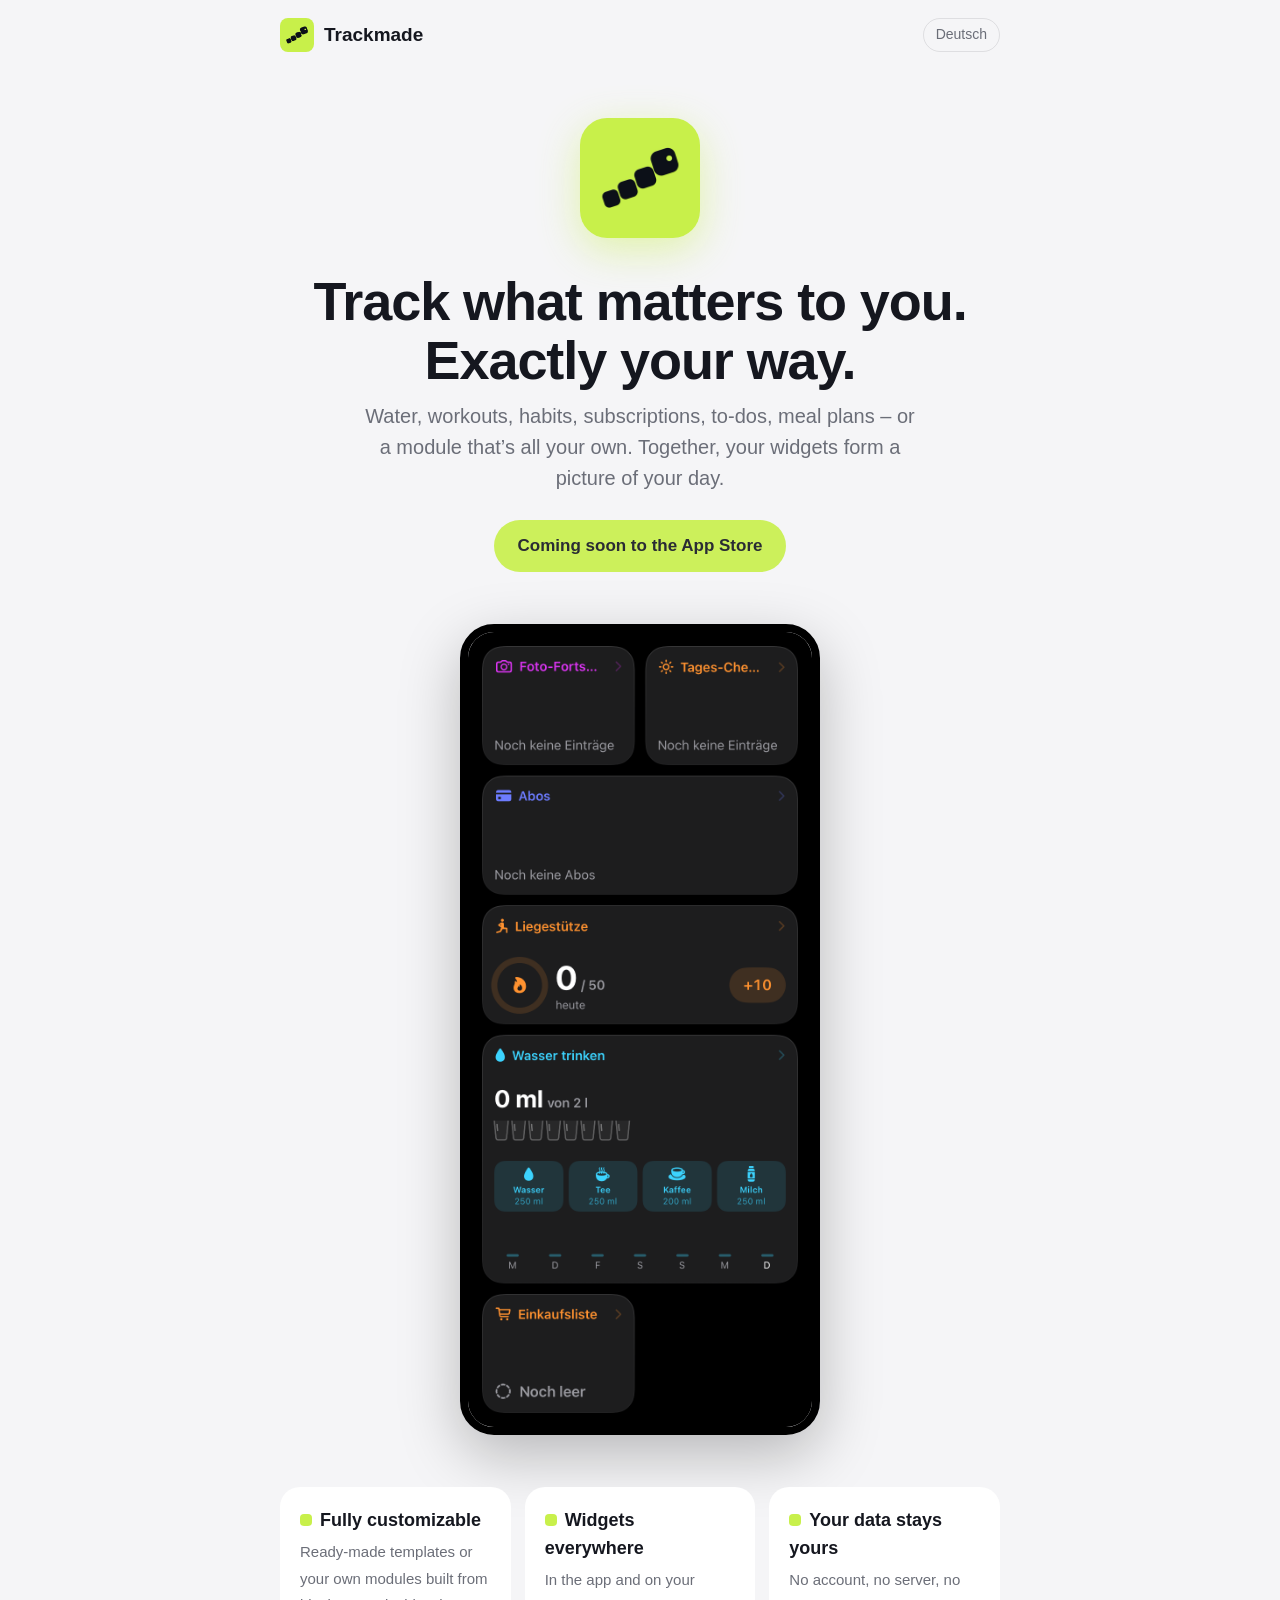
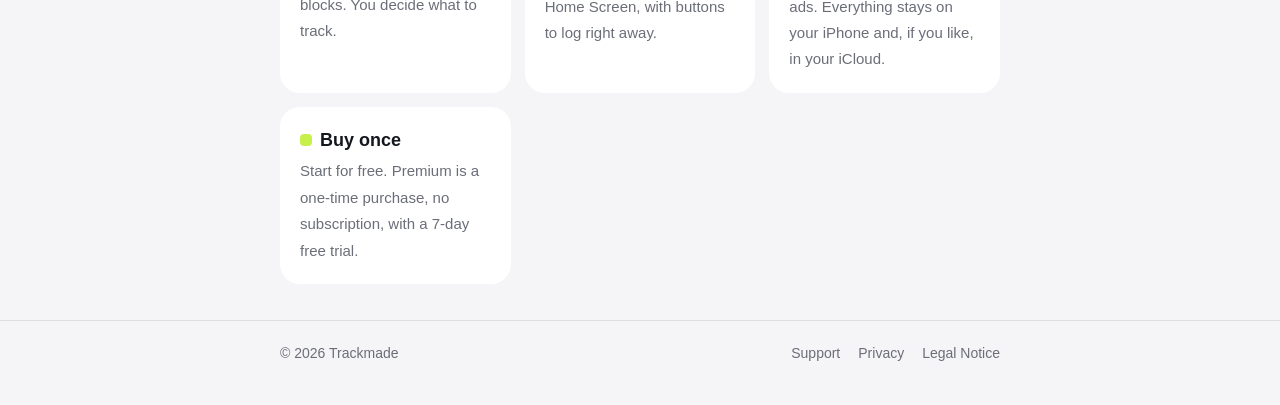
==== en/index.html @ c3628f33 "Website trackmade.de: Start, Datenschutz, Impressum, Support (DE/EN) Co-Authored-By: Claude Opus 5.5" ====
<!doctype html>
<html lang="en">
<head>
<meta charset="utf-8">
<meta name="viewport" content="width=device-width, initial-scale=1">
<title>Trackmade – your own tracking app</title>
<meta name="description" content="Trackmade – your own tracking app for iPhone.">
<link rel="stylesheet" href="../style.css">
<link rel="icon" href="../img/icon.png">
<link rel="apple-touch-icon" href="../img/apple-touch-icon.png">
</head>
<body>
<header><div class="wrap">
  <a class="brand" href="../en/"><img src="../img/icon.png" alt=""> Trackmade</a>
  <a class="lang" href="../">Deutsch</a>
</div></header>
<main class="wrap">
<section class="hero">
  <img class="icon" src="../img/icon.png" alt="Trackmade icon">
  <h1>Track what matters to you.<br>Exactly your way.</h1>
  <p>Water, workouts, habits, subscriptions, to-dos, meal plans – or a module that’s all your own. Together, your widgets form a picture of your day.</p>
  <span class="badge soon">Coming soon to the App Store</span>
</section>
<section class="screen"><img src="../img/screen-home.png" alt="Trackmade home screen with widgets"></section>
<section class="features">
  <div class="feature"><b><span class="dot"></span>Fully customizable</b><span>Ready-made templates or your own modules built from blocks. You decide what to track.</span></div>
  <div class="feature"><b><span class="dot"></span>Widgets everywhere</b><span>In the app and on your Home Screen, with buttons to log right away.</span></div>
  <div class="feature"><b><span class="dot"></span>Your data stays yours</b><span>No account, no server, no ads. Everything stays on your iPhone and, if you like, in your iCloud.</span></div>
  <div class="feature"><b><span class="dot"></span>Buy once</b><span>Start for free. Premium is a one-time purchase, no subscription, with a 7-day free trial.</span></div>
</section>
</main>
<footer><div class="wrap">
  <span>© 2026 Trackmade</span>
  <nav>
    <a href="support.html">Support</a>
    <a href="privacy.html">Privacy</a>
    <a href="imprint.html">Legal Notice</a>
  </nav>
</div></footer>
</body>
</html>
---- style.css ----
/* Trackmade – Website (17.11.2026). Schlicht wie die App: Limette, Tinte, Systemschrift. */
:root {
  --lime: #C8F04B;
  --ink: #15171F;
  --bg: #F5F5F7;
  --card: #FFFFFF;
  --text: #15171F;
  --muted: #6B6E78;
  --line: rgba(21, 23, 31, 0.10);
}
@media (prefers-color-scheme: dark) {
  :root {
    --bg: #0B0C10;
    --card: #17191F;
    --text: #F2F3F5;
    --muted: #9A9DA6;
    --line: rgba(255, 255, 255, 0.10);
  }
}
* { box-sizing: border-box; }
html { -webkit-text-size-adjust: 100%; }
body {
  margin: 0;
  background: var(--bg);
  color: var(--text);
  font: 17px/1.55 -apple-system, BlinkMacSystemFont, "SF Pro Text", "Helvetica Neue", Arial, sans-serif;
}
a { color: inherit; }
.wrap { max-width: 760px; margin: 0 auto; padding: 0 20px; }

/* Kopf */
header { padding: 18px 0; }
header .wrap { display: flex; align-items: center; justify-content: space-between; gap: 12px; }
.brand { display: flex; align-items: center; gap: 10px; text-decoration: none; font-weight: 700; font-size: 19px; }
.brand img { width: 34px; height: 34px; border-radius: 8px; }
.lang { font-size: 14px; color: var(--muted); text-decoration: none; border: 1px solid var(--line); padding: 5px 12px; border-radius: 999px; }

/* Startseite */
.hero { text-align: center; padding: 48px 0 24px; }
.hero img.icon { width: 120px; height: 120px; border-radius: 27px; box-shadow: 0 12px 40px rgba(200, 240, 75, 0.45); }
.hero h1 { font-size: clamp(34px, 7vw, 54px); line-height: 1.08; margin: 26px 0 12px; letter-spacing: -0.02em; }
.hero p { font-size: 20px; color: var(--muted); margin: 0 auto; max-width: 560px; }
.badge {
  display: inline-block; margin-top: 26px; padding: 13px 24px; border-radius: 999px;
  background: var(--lime); color: var(--ink); font-weight: 700; text-decoration: none;
}
.badge.soon { opacity: 0.9; }
.screen { text-align: center; padding: 28px 0 8px; }
.screen img { width: min(360px, 88%); border-radius: 34px; border: 8px solid #000; box-shadow: 0 20px 60px rgba(0, 0, 0, 0.25); }
.features { display: grid; grid-template-columns: repeat(auto-fit, minmax(210px, 1fr)); gap: 14px; padding: 36px 0; }
.feature { background: var(--card); border-radius: 20px; padding: 20px; }
.feature b { display: block; font-size: 18px; margin-bottom: 4px; }
.feature span { color: var(--muted); font-size: 15px; }
.dot { display: inline-block; width: 12px; height: 12px; border-radius: 4px; background: var(--lime); margin-right: 8px; }

/* Textseiten */
main.doc { padding-top: 20px; padding-bottom: 40px; }
main.doc h1 { font-size: 34px; letter-spacing: -0.01em; margin: 10px 0 6px; }
main.doc .stand { color: var(--muted); font-size: 15px; margin: 0 0 24px; }
main.doc h2 { font-size: 21px; margin: 34px 0 8px; }
main.doc p, main.doc li { color: var(--text); }
main.doc .box { background: var(--card); border-radius: 18px; padding: 18px 20px; margin: 18px 0; }
main.doc .box p { margin: 6px 0; }
main.doc ul { padding-left: 22px; }
main.doc li { margin: 4px 0; }
.faq details { background: var(--card); border-radius: 16px; padding: 14px 18px; margin: 10px 0; }
.faq summary { font-weight: 600; cursor: pointer; }
.faq details p { margin: 10px 0 2px; color: var(--muted); }

/* Fuß */
footer { border-top: 1px solid var(--line); padding: 22px 0 40px; color: var(--muted); font-size: 14px; }
footer .wrap { display: flex; flex-wrap: wrap; gap: 8px 20px; justify-content: space-between; }
footer nav { display: flex; gap: 18px; flex-wrap: wrap; }
footer a { text-decoration: none; }
footer a:hover { text-decoration: underline; }
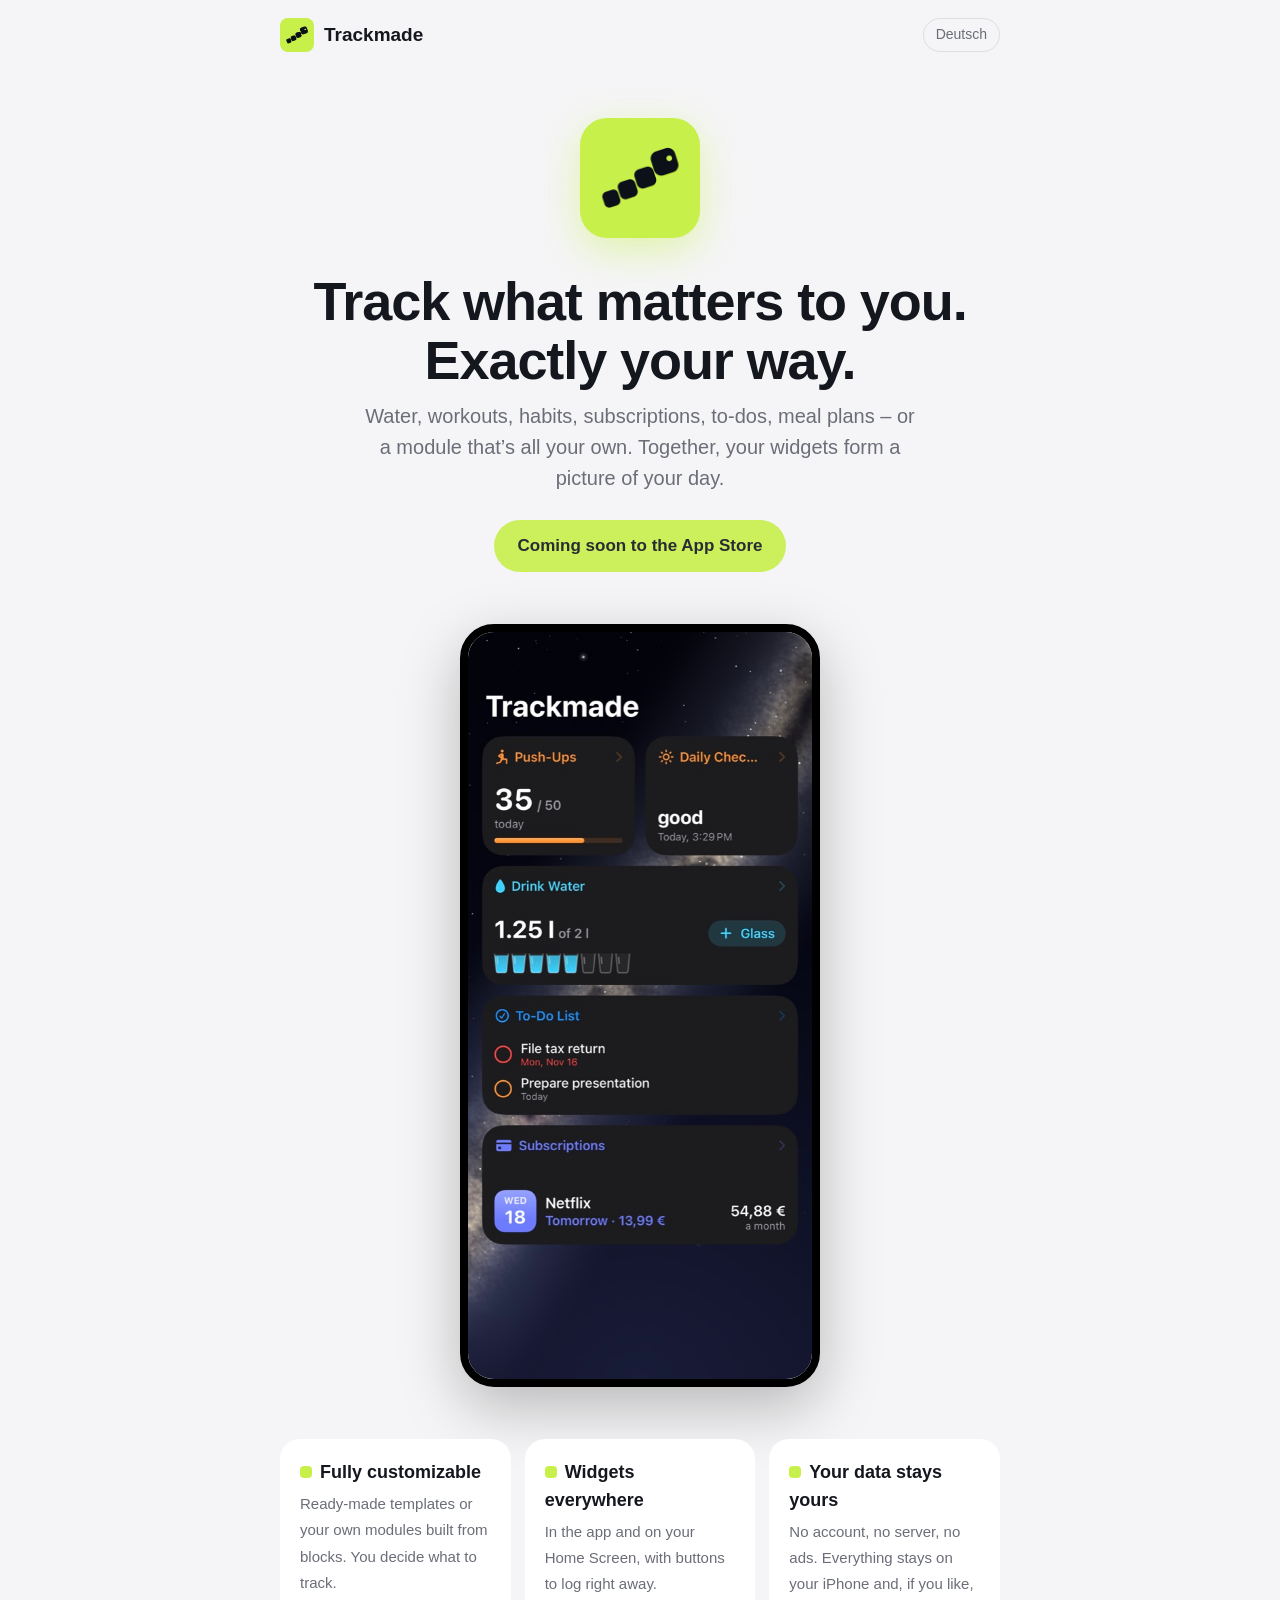
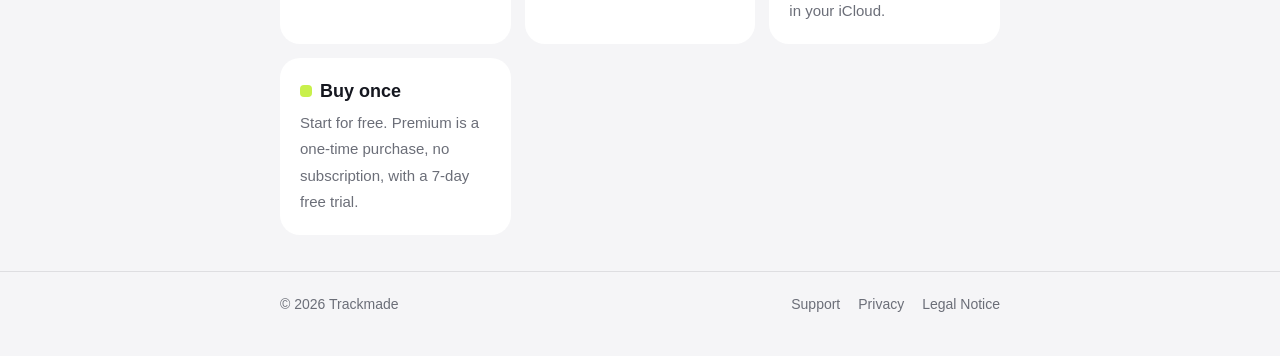
==== commit a52038cc: "Startseite: echtes Beispielbild auf der Milchstraße (DE/EN) Co-Authored-By: Claude Opus 5.5 <noreply" ====
--- a/en/index.html
+++ b/en/index.html
@@ -21,7 +21,7 @@
   <p>Water, workouts, habits, subscriptions, to-dos, meal plans – or a module that’s all your own. Together, your widgets form a picture of your day.</p>
   <span class="badge soon">Coming soon to the App Store</span>
 </section>
-<section class="screen"><img src="../img/screen-home.png" alt="Trackmade home screen with widgets"></section>
+<section class="screen"><img src="../img/screen-home-en.jpg" alt="Trackmade home screen with widgets"></section>
 <section class="features">
   <div class="feature"><b><span class="dot"></span>Fully customizable</b><span>Ready-made templates or your own modules built from blocks. You decide what to track.</span></div>
   <div class="feature"><b><span class="dot"></span>Widgets everywhere</b><span>In the app and on your Home Screen, with buttons to log right away.</span></div>
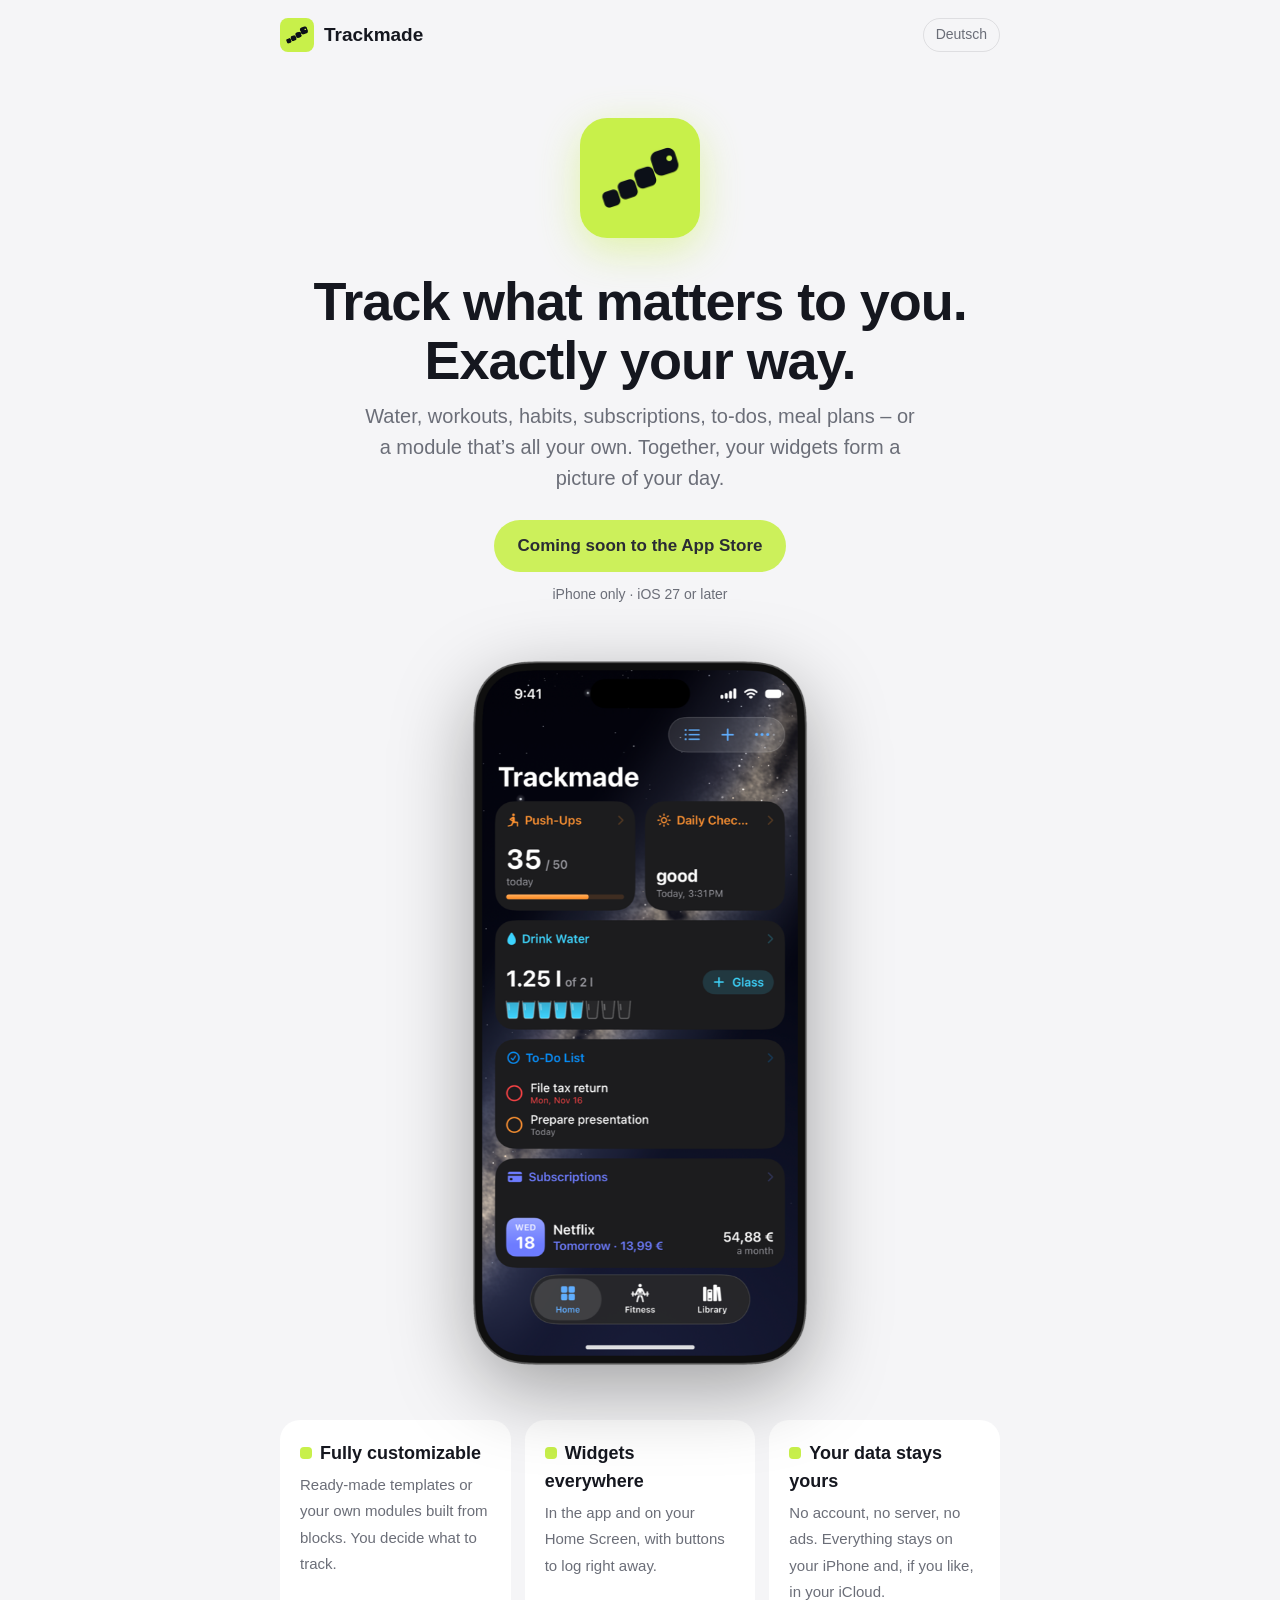
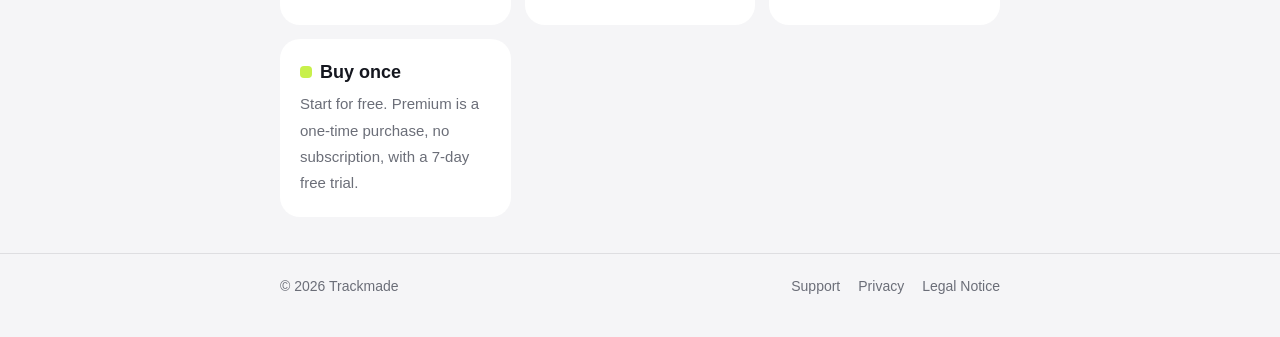
==== commit baad8085: "Startseite: iPhone-Mockup mit Statusleiste und Tab-Leiste, Hinweis „Nur für iPhone“ Co-Authored-By: " ====
--- a/en/index.html
+++ b/en/index.html
@@ -20,8 +20,9 @@
   <h1>Track what matters to you.<br>Exactly your way.</h1>
   <p>Water, workouts, habits, subscriptions, to-dos, meal plans – or a module that’s all your own. Together, your widgets form a picture of your day.</p>
   <span class="badge soon">Coming soon to the App Store</span>
+  <p class="platform"> iPhone only · iOS 27 or later</p>
 </section>
-<section class="screen"><img src="../img/screen-home-en.jpg" alt="Trackmade home screen with widgets"></section>
+<section class="screen"><img src="../img/screen-home-en.png" alt="Trackmade home screen with widgets"></section>
 <section class="features">
   <div class="feature"><b><span class="dot"></span>Fully customizable</b><span>Ready-made templates or your own modules built from blocks. You decide what to track.</span></div>
   <div class="feature"><b><span class="dot"></span>Widgets everywhere</b><span>In the app and on your Home Screen, with buttons to log right away.</span></div>
--- a/style.css
+++ b/style.css
@@ -45,8 +45,9 @@
   background: var(--lime); color: var(--ink); font-weight: 700; text-decoration: none;
 }
 .badge.soon { opacity: 0.9; }
+.hero p.platform { font-size: 14px; margin-top: 12px; color: var(--muted); }
 .screen { text-align: center; padding: 28px 0 8px; }
-.screen img { width: min(360px, 88%); border-radius: 34px; border: 8px solid #000; box-shadow: 0 20px 60px rgba(0, 0, 0, 0.25); }
+.screen img { width: min(340px, 86%); height: auto; filter: drop-shadow(0 24px 40px rgba(0, 0, 0, 0.35)); }
 .features { display: grid; grid-template-columns: repeat(auto-fit, minmax(210px, 1fr)); gap: 14px; padding: 36px 0; }
 .feature { background: var(--card); border-radius: 20px; padding: 20px; }
 .feature b { display: block; font-size: 18px; margin-bottom: 4px; }
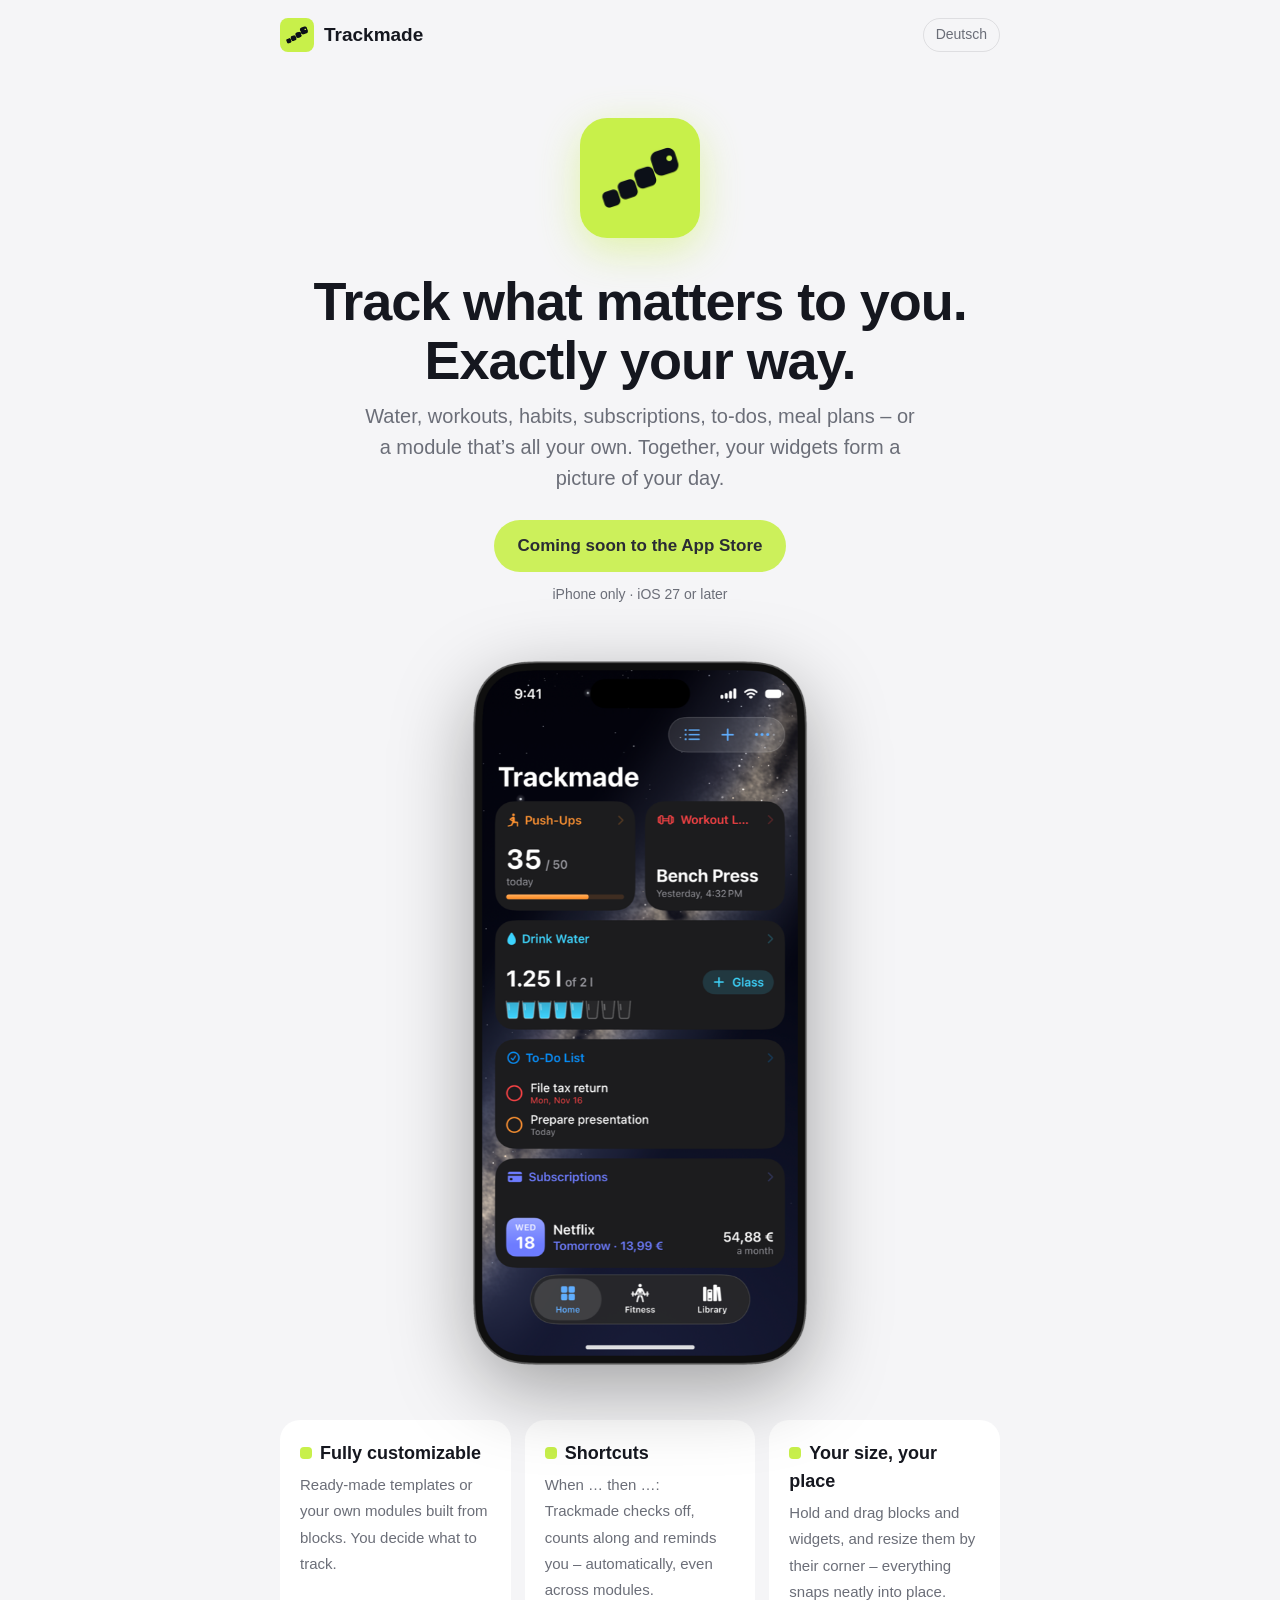
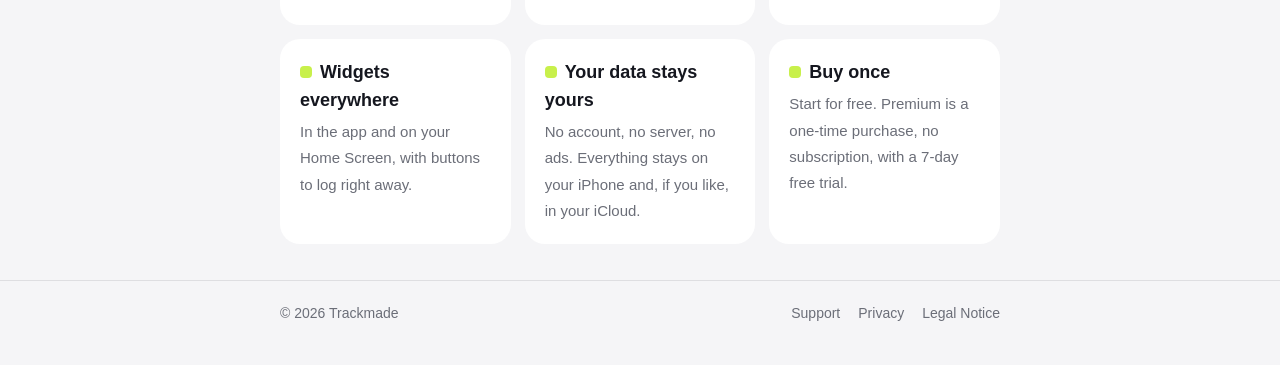
==== commit d62f2d54: "Kurzbefehle statt Regeln, Datenschutz und Support ergänzt - Datenschutz (DE/EN): „Kurzbefehle“ statt" ====
--- a/en/index.html
+++ b/en/index.html
@@ -25,6 +25,8 @@
 <section class="screen"><img src="../img/screen-home-en.png" alt="Trackmade home screen with widgets"></section>
 <section class="features">
   <div class="feature"><b><span class="dot"></span>Fully customizable</b><span>Ready-made templates or your own modules built from blocks. You decide what to track.</span></div>
+  <div class="feature"><b><span class="dot"></span>Shortcuts</b><span>When … then …: Trackmade checks off, counts along and reminds you – automatically, even across modules.</span></div>
+  <div class="feature"><b><span class="dot"></span>Your size, your place</b><span>Hold and drag blocks and widgets, and resize them by their corner – everything snaps neatly into place.</span></div>
   <div class="feature"><b><span class="dot"></span>Widgets everywhere</b><span>In the app and on your Home Screen, with buttons to log right away.</span></div>
   <div class="feature"><b><span class="dot"></span>Your data stays yours</b><span>No account, no server, no ads. Everything stays on your iPhone and, if you like, in your iCloud.</span></div>
   <div class="feature"><b><span class="dot"></span>Buy once</b><span>Start for free. Premium is a one-time purchase, no subscription, with a 7-day free trial.</span></div>
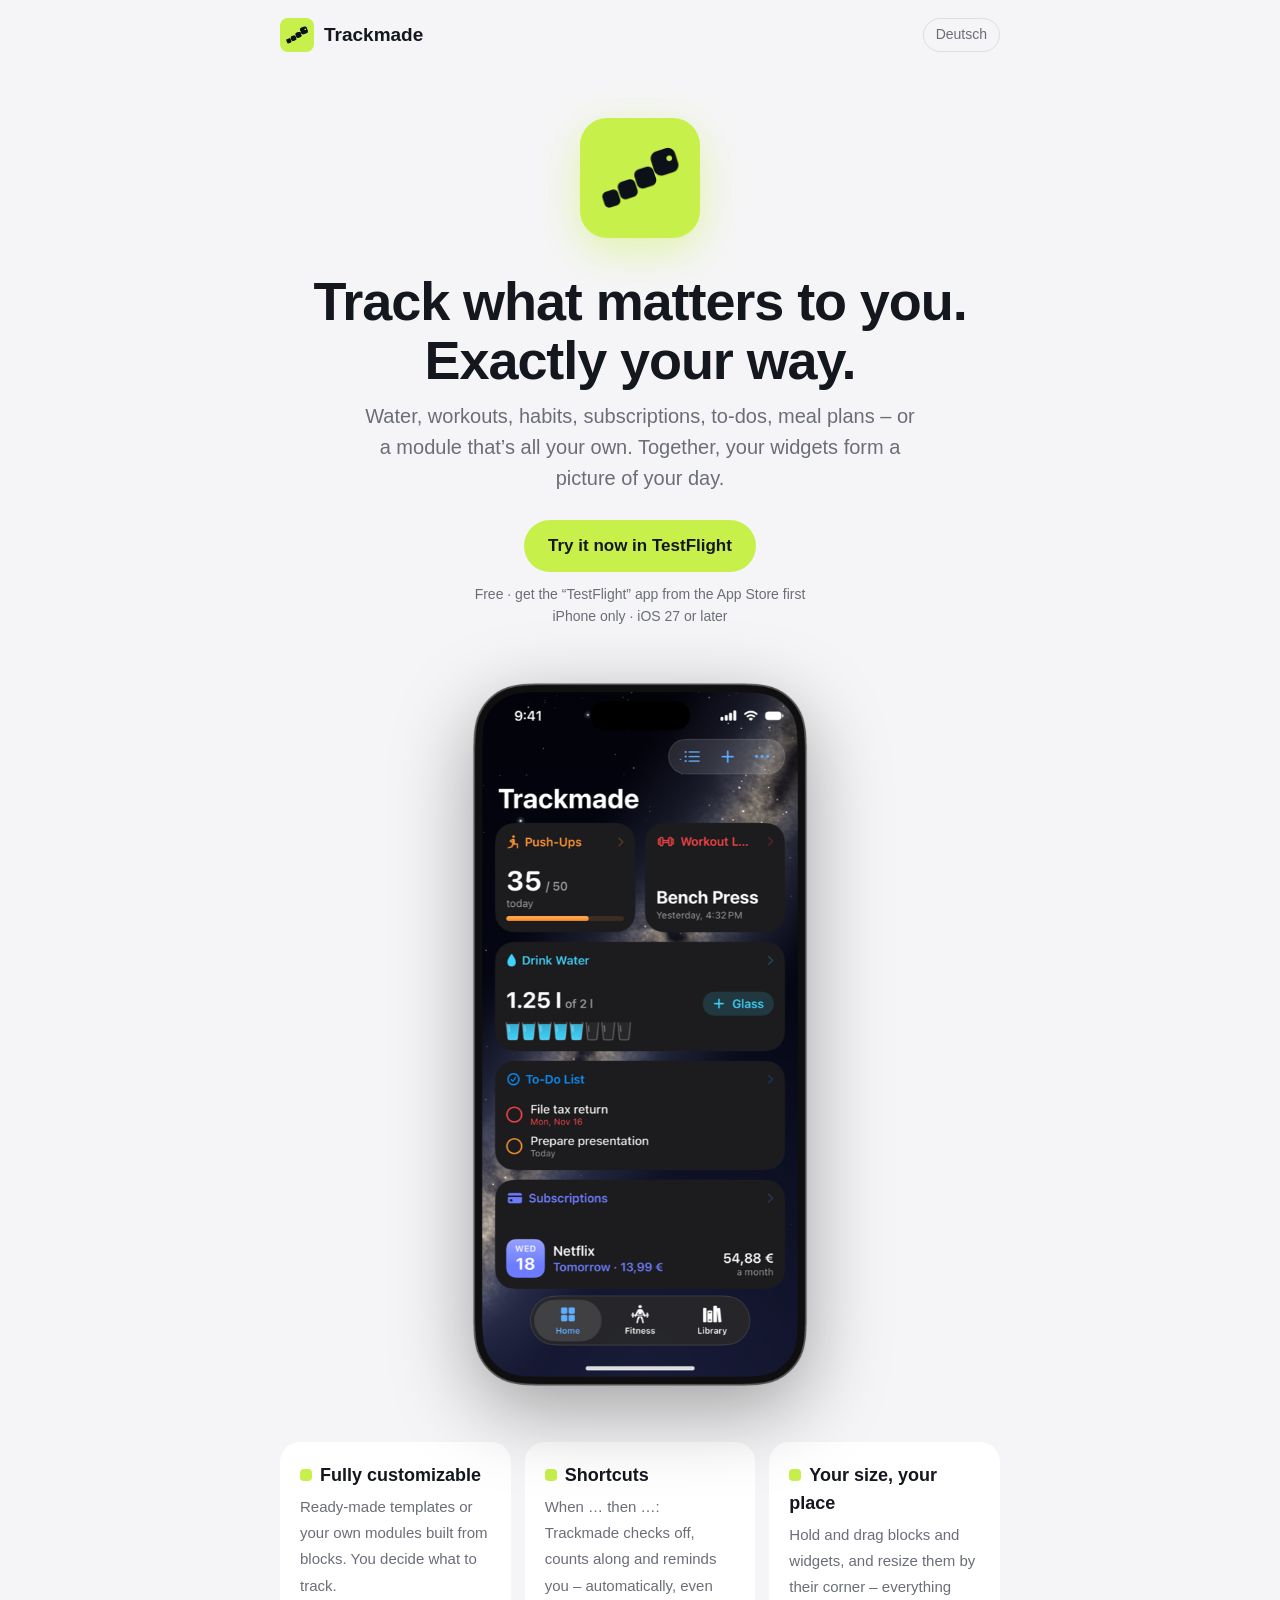
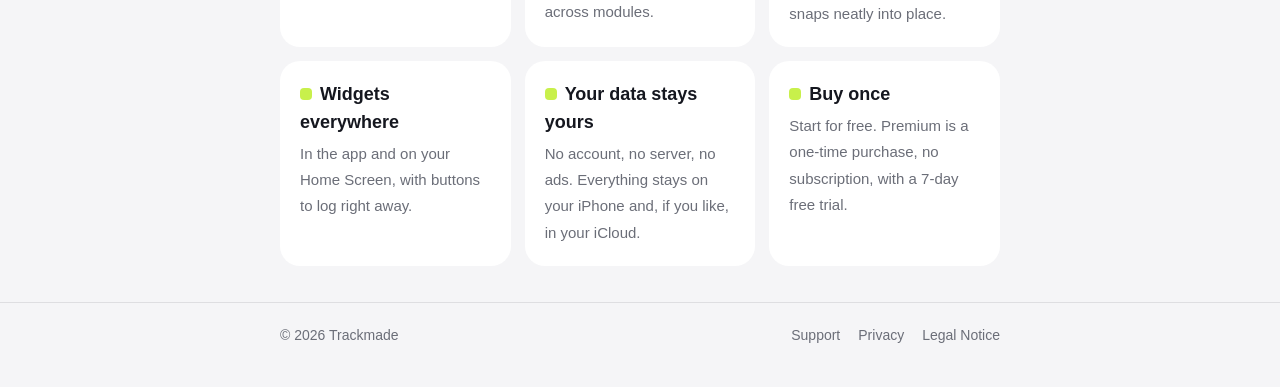
==== commit 6b054785: "Startseite: „Jetzt in TestFlight testen“ statt „Bald im App Store“ Knopf führt zum öffentlichen Test" ====
--- a/en/index.html
+++ b/en/index.html
@@ -19,8 +19,8 @@
   <img class="icon" src="../img/icon.png" alt="Trackmade icon">
   <h1>Track what matters to you.<br>Exactly your way.</h1>
   <p>Water, workouts, habits, subscriptions, to-dos, meal plans – or a module that’s all your own. Together, your widgets form a picture of your day.</p>
-  <span class="badge soon">Coming soon to the App Store</span>
-  <p class="platform"> iPhone only · iOS 27 or later</p>
+  <a class="badge" href="https://testflight.apple.com/join/fju6zgPs">Try it now in TestFlight</a>
+  <p class="platform">Free · get the “TestFlight” app from the App Store first<br>iPhone only · iOS 27 or later</p>
 </section>
 <section class="screen"><img src="../img/screen-home-en.png" alt="Trackmade home screen with widgets"></section>
 <section class="features">
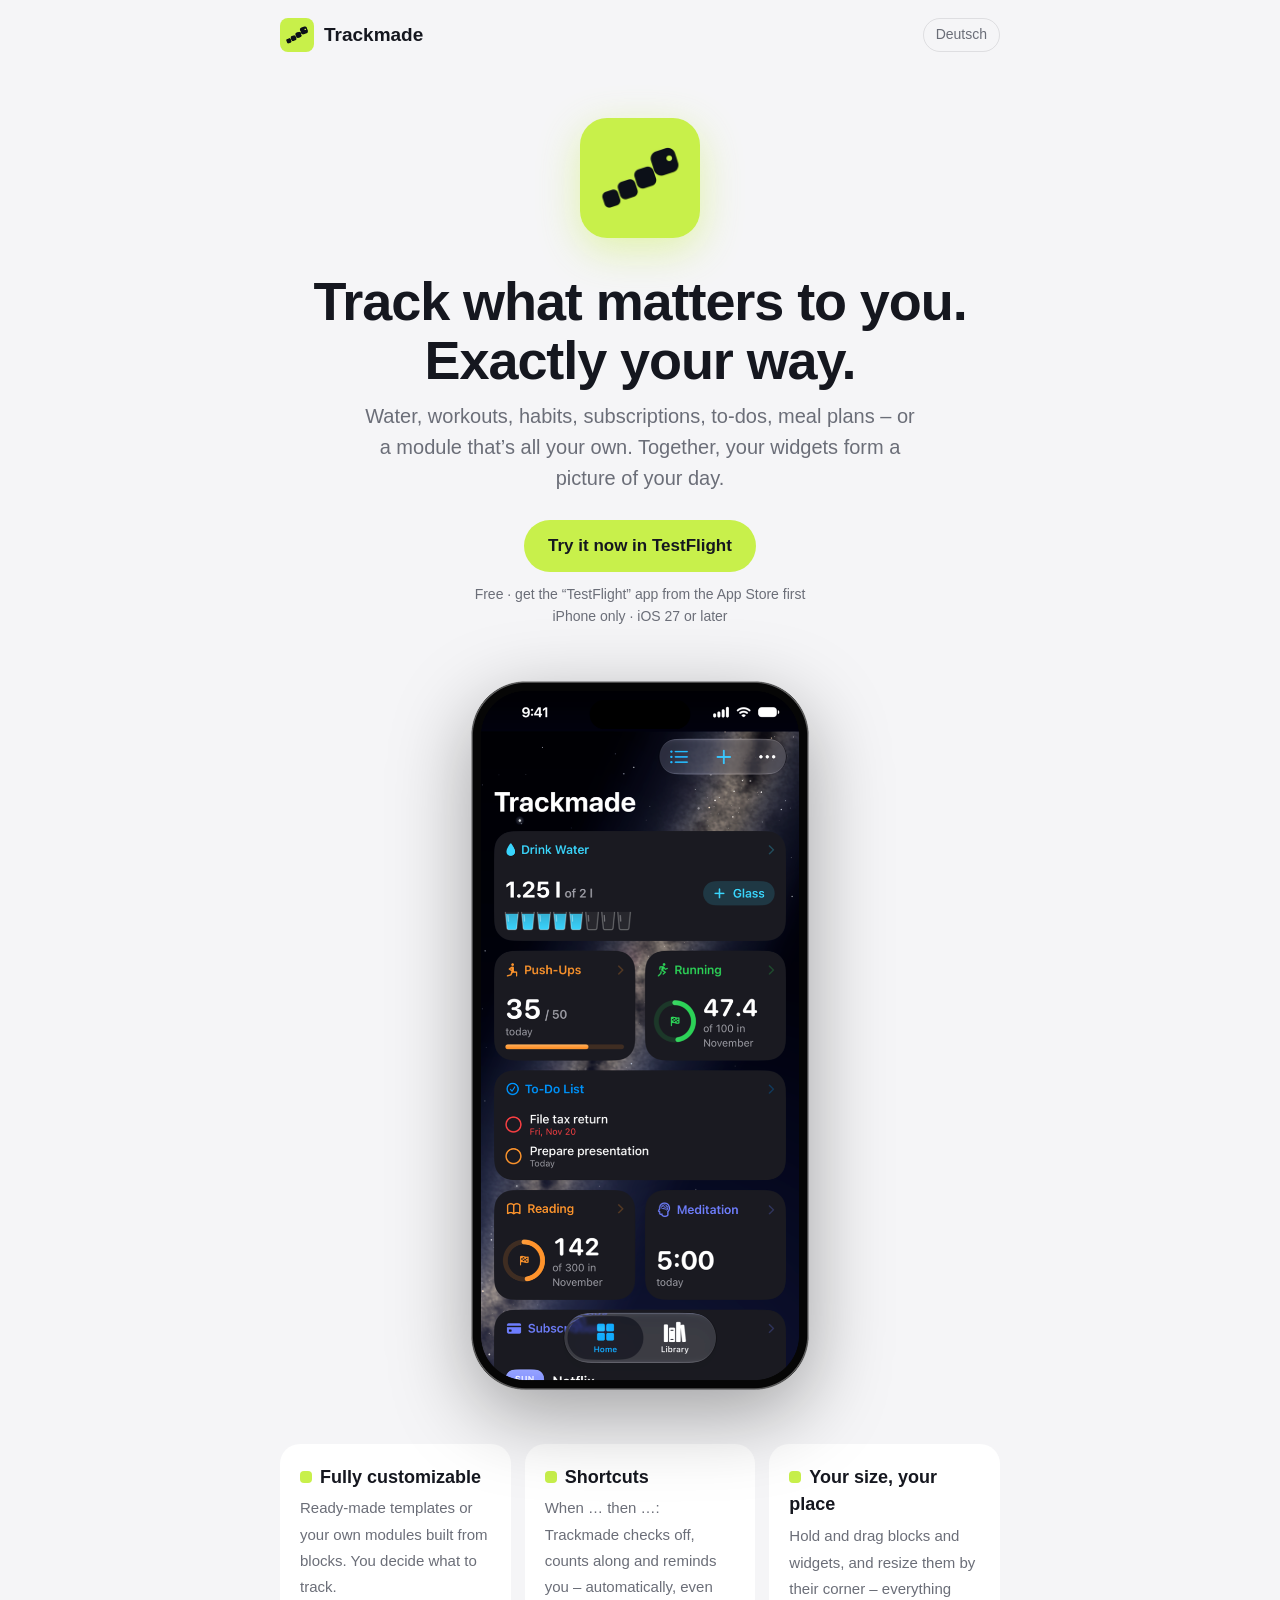
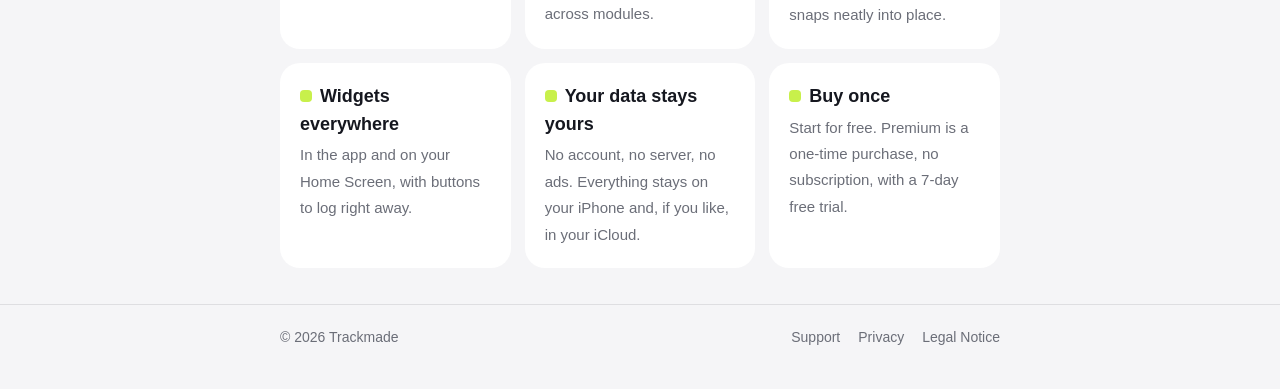
==== commit ec15d269: "Neues Startseiten-Bild (Beispielmodule, DE/EN) Co-Authored-By: Claude Opus 5.5 <noreply@anthropic.co" ====
--- a/en/index.html
+++ b/en/index.html
@@ -22,7 +22,7 @@
   <a class="badge" href="https://testflight.apple.com/join/fju6zgPs">Try it now in TestFlight</a>
   <p class="platform">Free · get the “TestFlight” app from the App Store first<br>iPhone only · iOS 27 or later</p>
 </section>
-<section class="screen"><img src="../img/screen-home-en.png" alt="Trackmade home screen with widgets"></section>
+<section class="screen"><img src="../img/screen-home-en.png" alt="Trackmade home screen with sample modules"></section>
 <section class="features">
   <div class="feature"><b><span class="dot"></span>Fully customizable</b><span>Ready-made templates or your own modules built from blocks. You decide what to track.</span></div>
   <div class="feature"><b><span class="dot"></span>Shortcuts</b><span>When … then …: Trackmade checks off, counts along and reminds you – automatically, even across modules.</span></div>
